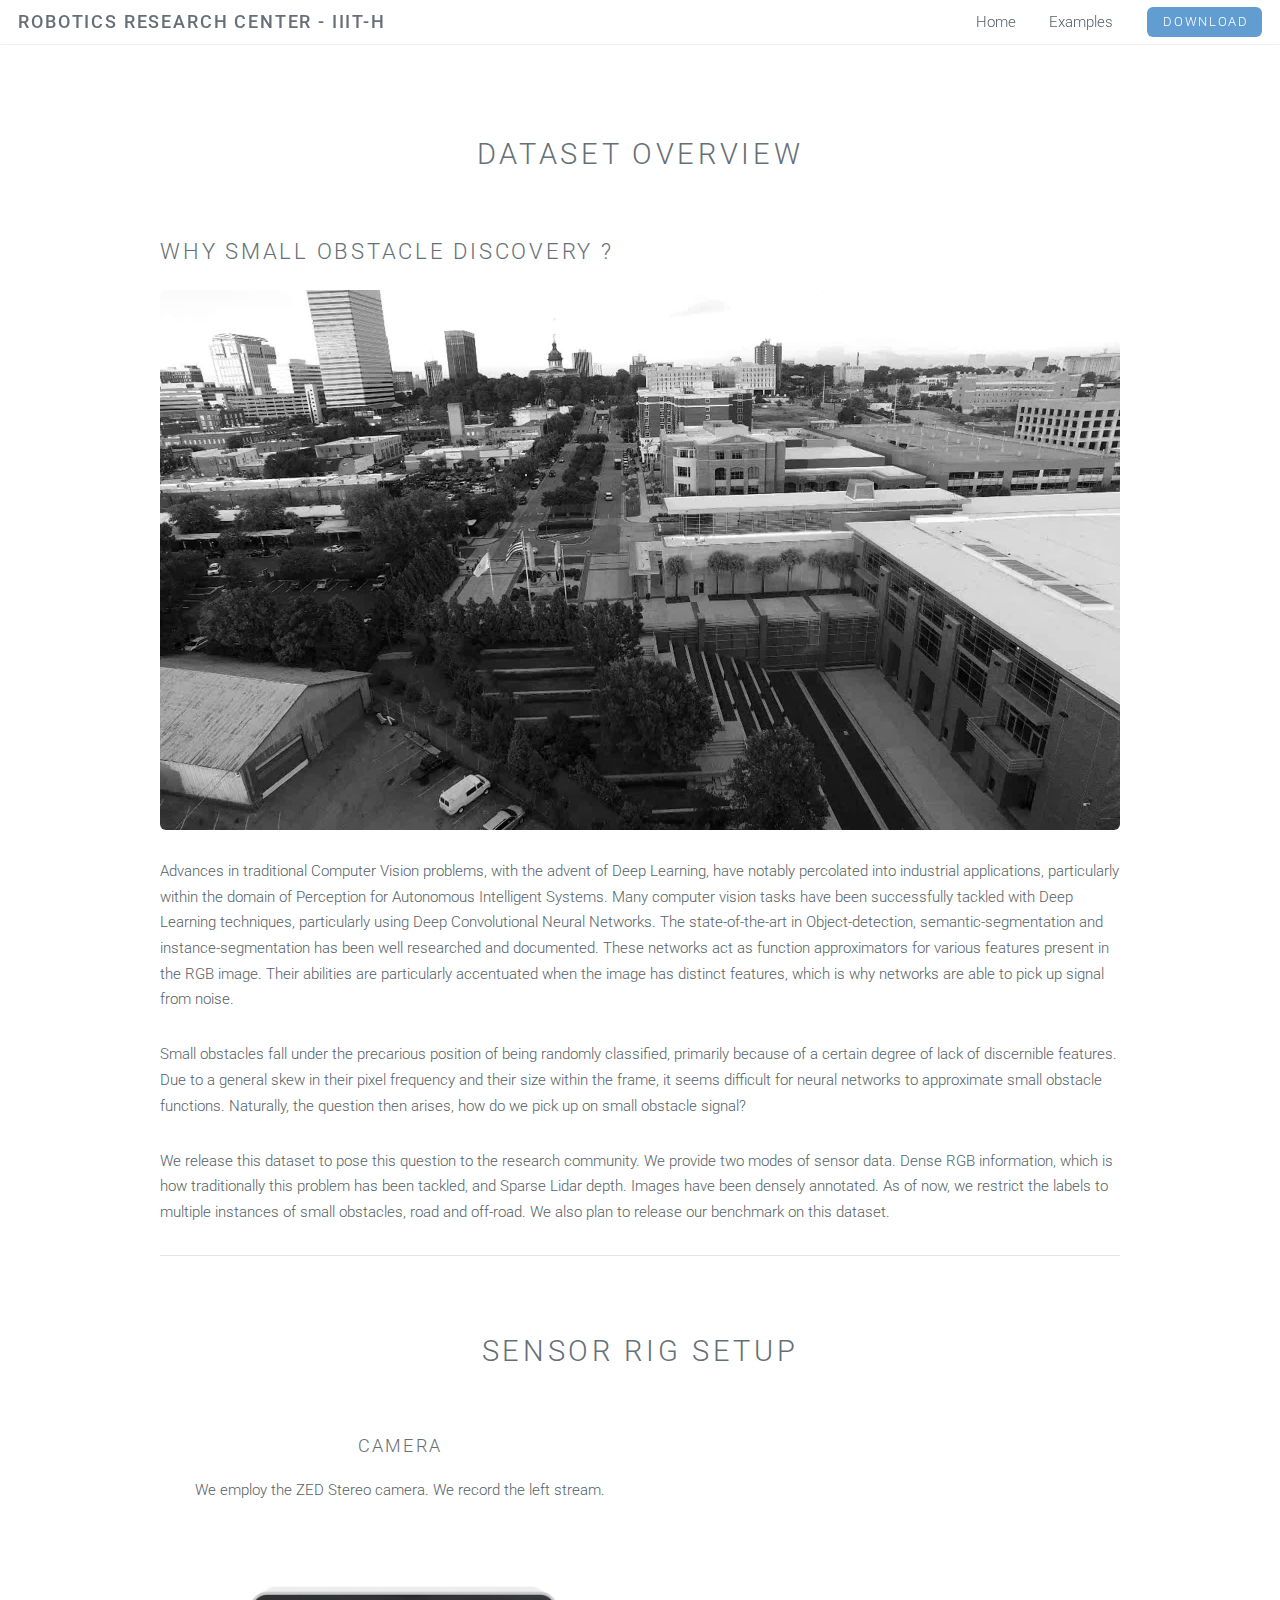
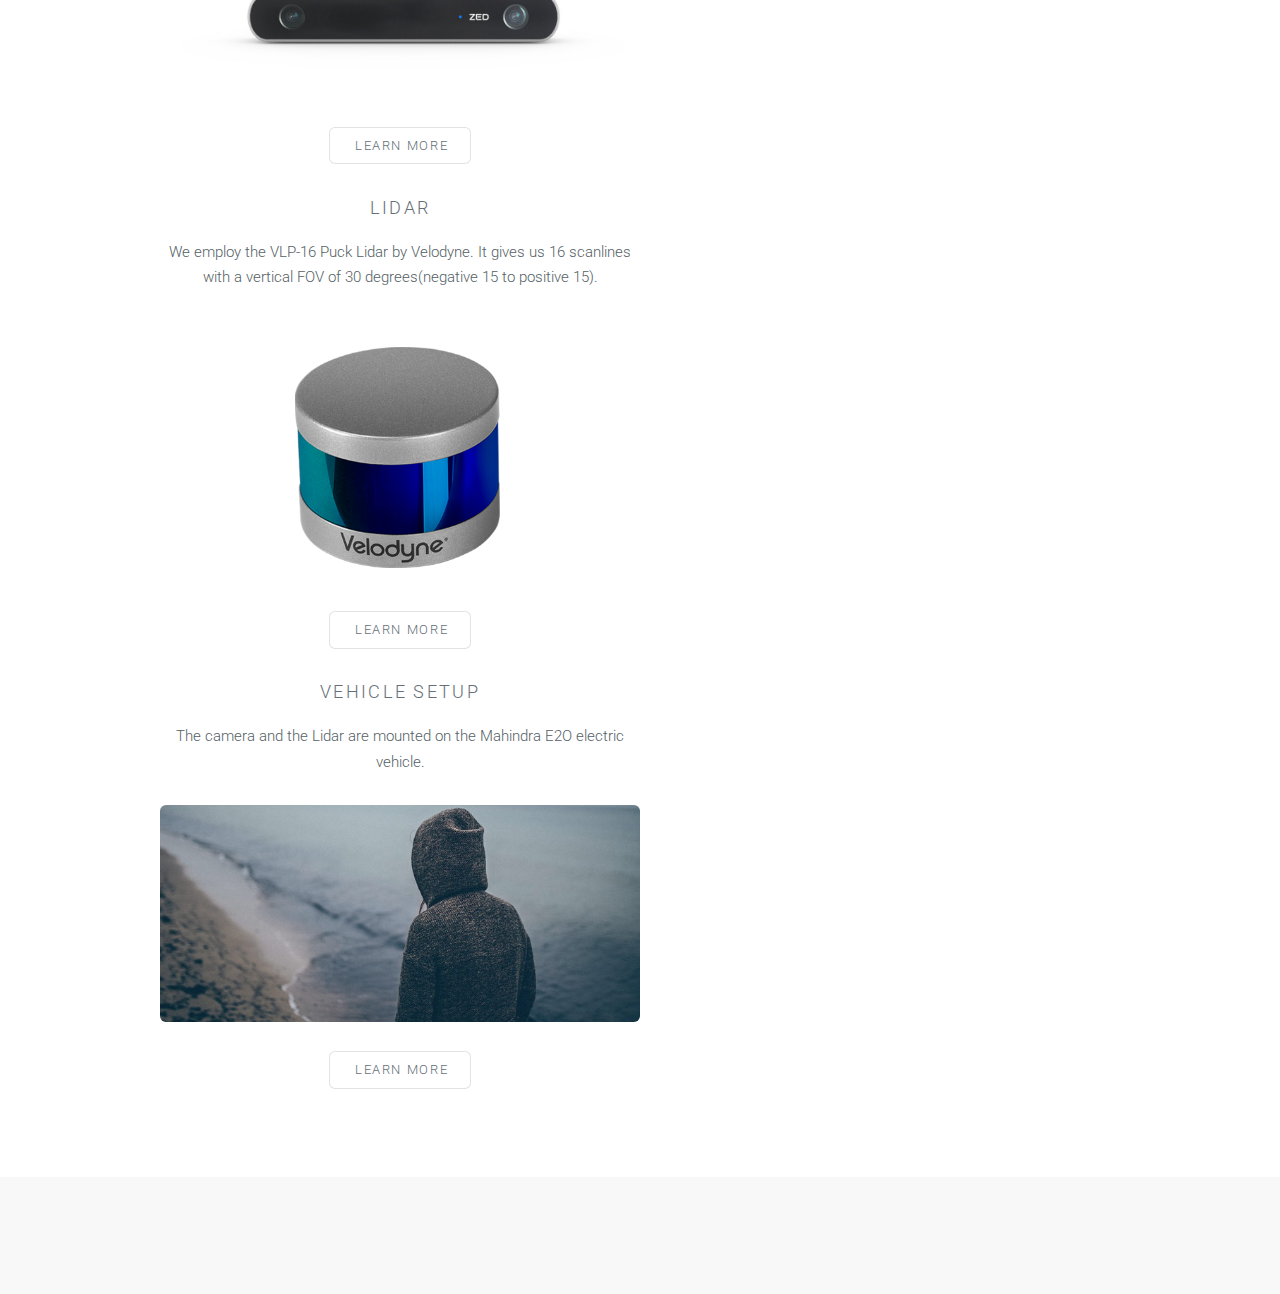
==== docs/no-sidebar.html @ bc45f982 "Add website related documents" ====
<!DOCTYPE HTML>
<!--
	Ion by TEMPLATED
	templated.co @templatedco
	Released for free under the Creative Commons Attribution 3.0 license (templated.co/license)
-->
<html>
	<head>
		<title>SOD</title>
		<meta http-equiv="content-type" content="text/html; charset=utf-8" />
		<meta name="description" content="" />
		<meta name="keywords" content="" />
		<!--[if lte IE 8]><script src="js/html5shiv.js"></script><![endif]-->
		<script src="js/jquery.min.js"></script>
		<script src="js/skel.min.js"></script>
		<script src="js/skel-layers.min.js"></script>
		<script src="js/init.js"></script>
		<noscript>
			<link rel="stylesheet" href="css/skel.css" />
			<link rel="stylesheet" href="css/style.css" />
			<link rel="stylesheet" href="css/style-xlarge.css" />
		</noscript>
	</head>
	<body id="top">

		<!-- Header -->
			<header id="header" class="skel-layers-fixed">
				<h1><a href="https://robotics.iiit.ac.in/">Robotics Research Center - IIIT-H</a></h1>
				<nav id="nav">
					<ul>
						<li><a href="index.html">Home</a></li>
						<li><a href="examples.html">Examples</a></li>
						<!--<li><a href="right-sidebar.html">Right Sidebbbbar</a></li>
						<li><a href="no-sidebar.html">No Sidebar</a></li>-->
						<li><a href="#" class="button special">Download</a></li>
					</ul>
				</nav>
			</header>

		<!-- Main -->
			<section id="main" class="wrapper style1">
				<header class="major">
					<h2>Dataset Overview</h2>
					<!--<p>Tempus adipiscing commodo ut aliquam blandit</p>-->
				</header>
				<div class="container">
					<section>
						<h2>Why Small Obstacle discovery ?</h2>
						<a href="#" class="image fit"><img src="images/banner.jpg" alt="" /></a>
						<p>Advances in traditional Computer Vision problems, with the advent of Deep Learning, have notably percolated into industrial applications, particularly within the domain of Perception for Autonomous Intelligent Systems. Many computer vision tasks have been successfully tackled with Deep Learning techniques, particularly using Deep Convolutional Neural Networks.  The state-of-the-art in Object-detection, semantic-segmentation and instance-segmentation has been well researched and documented. These networks act as function approximators for various features present in the RGB image. Their abilities are particularly accentuated when the image has distinct features, which is why networks are able to pick up signal from noise.</p>
						<p>Small obstacles fall under the precarious position of being randomly classified, primarily because of a certain degree of lack of discernible features. Due to a general skew in their pixel frequency and their size within the frame, it seems difficult for neural networks to approximate small obstacle functions. Naturally, the question then arises, how do we pick up on small obstacle signal?</p>
						<p>We release this dataset to pose this question to the research community. We provide two modes of sensor data. Dense RGB information, which is how traditionally this problem has been tackled, and Sparse Lidar depth. Images have been densely annotated. As of now, we restrict the labels to multiple instances of small obstacles, road and off-road. We also plan to release our benchmark on this dataset.</p>
						<!--<p>Vis accumsan feugiat adipiscing nisl amet adipiscing accumsan blandit accumsan sapien blandit ac amet faucibus aliquet placerat commodo. Interdum ante aliquet commodo accumsan vis phasellus adipiscing. Ornare a in lacinia. Vestibulum accumsan ac metus massa tempor. Accumsan in lacinia ornare massa amet. Ac interdum ac non praesent. Cubilia lacinia interdum massa faucibus blandit nullam. Accumsan phasellus nunc integer. Accumsan euismod nunc adipiscing lacinia erat ut sit. Arcu amet. Id massa aliquet arcu accumsan lorem amet accumsan commodo odio cubilia ac eu interdum placerat placerat arcu commodo lobortis adipiscing semper ornare pellentesque.</p>
						<p>Amet nibh adipiscing adipiscing. Commodo ante vis placerat interdum massa massa primis. Tempus condimentum tempus non ac varius cubilia adipiscing placerat lorem turpis at. Aliquet lorem porttitor interdum. Amet lacus. Aliquam lobortis faucibus blandit ac phasellus. In amet magna non interdum volutpat porttitor metus a ante ac neque. Nisi turpis. Commodo col. Interdum adipiscing mollis ut aliquam id ante adipiscing commodo integer arcu amet blandit adipiscing arcu ante.</p>-->
					</section>
					<hr class="major" />
					<header class="major">
						<h2>Sensor Rig Setup</h2>
					</header>
					<div class="column">
						<div class="6u">
							<section class="special">
								<h3>Camera</h3>
								<p>We employ the ZED Stereo camera. We record the left stream.</p>
								<a href="#" class="image fit"><img src="images/ZED_product_main.jpg" alt="" /></a>
								<ul class="actions">
									<li><a href="https://www.stereolabs.com/zed/" class="button alt">Learn More</a></li>
								</ul>
							</section>
						</div>
						<div class="6u">
							<section class="special">
								<h3>Lidar</h3>
								<p>We employ the VLP-16 Puck Lidar by Velodyne. It gives us 16 scanlines with a vertical FOV of 30 degrees(negative 15 to positive 15).</p>
								<a href="#" class="image fit"><img src="images/puck.png" alt="" /></a>
								<ul class="actions">
									<li><a href="https://velodynelidar.com/vlp-16.html" class="button alt">Learn More</a></li>
								</ul>
							</section>
						</div>
						<div class="6u">
							<section class="special">
								<h3>Vehicle setup</h3>
								<p>The camera and the Lidar are mounted on the Mahindra E2O electric vehicle.</p>
								<a href="#" class="image fit"><img src="images/pic02.jpg" alt="" /></a>
								<ul class="actions">
									<li><a href="https://www.mahindraelectric.com/vehicles/e2oPlus/" class="button alt">Learn More</a></li>
								</ul>
							</section>
						</div>
					</div>
				</div>
			</section>

		<!-- Footer -->
			<footer id="footer">
				<div class="container">
					<div class="row double">
						<div class="6u">
							<div class="row collapse-at-2">
								<!--<div class="6u">
									<h3>Accumsan</h3>
									<ul class="alt">
										<li><a href="#">Nascetur nunc varius</a></li>
										<li><a href="#">Vis faucibus sed tempor</a></li>
										<li><a href="#">Massa amet lobortis vel</a></li>
										<li><a href="#">Nascetur nunc varius</a></li>
									</ul>
								</div>
								<div class="6u">
									<h3>Faucibus</h3>
									<ul class="alt">
										<li><a href="#">Nascetur nunc varius</a></li>
										<li><a href="#">Vis faucibus sed tempor</a></li>
										<li><a href="#">Massa amet lobortis vel</a></li>
										<li><a href="#">Nascetur nunc varius</a></li>
									</ul>
								</div>-->
							</div>
						</div>
						<!--<div class="6u">
							<h2>Aliquam Interdum</h2>
							<p>Blandit nunc tempor lobortis nunc non. Mi accumsan. Justo aliquet massa adipiscing cubilia eu accumsan id. Arcu accumsan faucibus vis ultricies adipiscing ornare ut. Mi accumsan justo aliquet.</p>
							<ul class="icons">
								<li><a href="#" class="icon fa-twitter"><span class="label">Twitter</span></a></li>
								<li><a href="#" class="icon fa-facebook"><span class="label">Facebook</span></a></li>
								<li><a href="#" class="icon fa-instagram"><span class="label">Instagram</span></a></li>
								<li><a href="#" class="icon fa-linkedin"><span class="label">LinkedIn</span></a></li>
								<li><a href="#" class="icon fa-pinterest"><span class="label">Pinterest</span></a></li>
							</ul>
						</div>-->
					</div>
					<!--<ul class="copyright">
						<li>&copy; Untitled. All rights reserved.</li>
						<li>Design: <a href="http://templated.co">TEMPLATED</a></li>
						<li>Images: <a href="http://unsplash.com">Unsplash</a></li>
					</ul>-->
				</div>
			</footer>

	</body>
</html>
---- docs/css/skel.css ----
/* Resets (http://meyerweb.com/eric/tools/css/reset/ | v2.0 | 20110126 | License: none (public domain)) */

	html,body,div,span,applet,object,iframe,h1,h2,h3,h4,h5,h6,p,blockquote,pre,a,abbr,acronym,address,big,cite,code,del,dfn,em,img,ins,kbd,q,s,samp,small,strike,strong,sub,sup,tt,var,b,u,i,center,dl,dt,dd,ol,ul,li,fieldset,form,label,legend,table,caption,tbody,tfoot,thead,tr,th,td,article,aside,canvas,details,embed,figure,figcaption,footer,header,hgroup,menu,nav,output,ruby,section,summary,time,mark,audio,video{margin:0;padding:0;border:0;font-size:100%;font:inherit;vertical-align:baseline;}article,aside,details,figcaption,figure,footer,header,hgroup,menu,nav,section{display:block;}body{line-height:1;}ol,ul{list-style:none;}blockquote,q{quotes:none;}blockquote:before,blockquote:after,q:before,q:after{content:'';content:none;}table{border-collapse:collapse;border-spacing:0;}body{-webkit-text-size-adjust:none}

/* Box Model */

	*, *:before, *:after {
		-moz-box-sizing: border-box;
		-webkit-box-sizing: border-box;
		box-sizing: border-box;
	}

/* Container */

	body {
		/* min-width: (containers) */
		min-width: 1200px;
	}

	.container {
		margin-left: auto;
		margin-right: auto;
		
		/* width: (containers) */
		width: 1200px;
	}

	/* Modifiers */
	
		.container.small {
			/* width: (containers) * 0.75; */
			width: 900px;
		}

		.container.big {
			width: 100%;

			/* max-width: (containers) * 1.25; */
			max-width: 1500px;

			/* min-width: (containers); */
			min-width: 1200px;
		}

/* Grid */

	.\31 2u { width: 100% }
	.\31 1u { width: 91.6666666667% }
	.\31 0u { width: 83.3333333333% }
	.\39 u { width: 75% }
	.\38 u { width: 66.6666666667% }
	.\37 u { width: 58.3333333333% }
	.\36 u { width: 50% }
	.\35 u { width: 41.6666666667% }
	.\34 u { width: 33.3333333333% }
	.\33 u { width: 25% }
	.\32 u { width: 16.6666666667% }
	.\31 u { width: 8.3333333333% }
	.\-11u { margin-left: 91.6666666667% }
	.\-10u { margin-left: 83.3333333333% }
	.\-9u { margin-left: 75% }
	.\-8u { margin-left: 66.6666666667% }
	.\-7u { margin-left: 58.3333333333% }
	.\-6u { margin-left: 50% }
	.\-5u { margin-left: 41.6666666667% }
	.\-4u { margin-left: 33.3333333333% }
	.\-3u { margin-left: 25% }
	.\-2u { margin-left: 16.6666666667% }
	.\-1u { margin-left: 8.3333333333% }

	/* Rows */

		.row > * {
			float: left;
		}

		.row:after {
			content: '';
			display: block;
			clear: both;
			height: 0;
		}

		.row:first-child > * {
			padding-top: 0 !important;
		}

		.row.uniform > * > :first-child {
			margin-top: 0;
		}

		.row.uniform > * > :last-child {
			margin-bottom: 0;
		}

		/* Normal */

			.row > * {
				/* padding-left: (gutters.vertical) */
				padding-left: 4em;
			}

			.row + .row > * {
				/* padding: (gutters.horizontal) 0 0 (gutters.vertical) */
				padding: 0 0 0 4em;
			}

			.row {
				/* margin-left: -(gutters.vertical) */
				margin-left: -4em;
			}

			.row + .row.uniform > * {
				/* padding: (gutters.vertical) 0 0 (gutters.vertical) */
				padding: 4em 0 0 4em;
			}

		/* Flush */

			.row.flush > * {
				padding-left: 0;
			}

			.row + .row.flush > * {
				padding: 0;
			}

			.row.flush {
				margin-left: 0;
			}

			.row + .row.uniform.flush > * {
				padding: 0;
			}

		/* Quarter */

			.row.quarter > * {
				/* padding-left: (gutters.vertical * 0.25) */
				padding-left: 1em;
			}

			.row + .row.quarter > * {
				/* padding: (gutters.horizontal * 0.25) 0 0 (gutters.vertical * 0.25) */
				padding: 0 0 0 1em;
			}

			.row.quarter {
				/* margin-left: -(gutters.vertical * 0.25) */
				margin-left: -1em;
			}

			.row + .row.uniform.quarter > * {
				/* padding: (gutters.vertical * 0.25) 0 0 (gutters.vertical * 0.25) */
				padding: 1em 0 0 1em;
			}

		/* Half */

			.row.half > * {
				/* padding-left: (gutters.vertical * 0.5) */
				padding-left: 2em;
			}

			.row + .row.half > * {
				/* padding: (gutters.horizontal * 0.5) 0 0 (gutters.vertical * 0.5) */
				padding: 0 0 0 2em;
			}

			.row.half {
				/* margin-left: -(gutters.vertical * 0.5) */
				margin-left: -2em;
			}

			.row + .row.uniform.half > * {
				/* padding: (gutters.vertical * 0.5) 0 0 (gutters.vertical * 0.5) */
				padding: 2em 0 0 2em;
			}

		/* One and (a) Half */

			.row.oneandhalf > * {
				/* padding-left: (gutters.vertical * 1.5) */
				padding-left: 6em;
			}

			.row + .row.oneandhalf > * {
				/* padding: (gutters.horizontal * 1.5) 0 0 (gutters.vertical * 1.5) */
				padding: 0 0 0 6em;
			}

			.row.oneandhalf {
				/* margin-left: -(gutters.vertical * 1.5) */
				margin-left: -6em;
			}

			.row + .row.uniform.oneandhalf > * {
				/* padding: (gutters.vertical * 1.5) 0 0 (gutters.vertical * 1.5) */
				padding: 6em 0 0 6em;
			}

		/* Double */

			.row.double > * {
				/* padding-left: (gutters.vertical * 2) */
				padding-left: 8em;
			}

			.row + .row.double > * {
				/* padding: (gutters.horizontal * 2) 0 0 (gutters.vertical * 2) */
				padding: 0 0 0 8em;
			}

			.row.double {
				/* margin-left: -(gutters.vertical * 2) */
				margin-left: -8em;
			}

			.row + .row.uniform.double > * {
				/* padding: (gutters.vertical * 2) 0 0 (gutters.vertical * 2) */
				padding: 8em 0 0 8em;
			}
---- docs/css/style.css ----
@charset "UTF-8";
@import url(font-awesome.min.css);
@import url("http://fonts.googleapis.com/css?family=Roboto:500,300");

/*
	Ion by TEMPLATED
	templated.co @templatedco
	Released for free under the Creative Commons Attribution 3.0 license (templated.co/license)
*/

/* Basic */

	body {
		background: #fff;
	}

	body, input, select, textarea {
		color: #555f66;
		font-family: "Roboto", Helvetica, sans-serif;
		font-size: 14pt;
		font-weight: 300;
		line-height: 1.75em;
	}

	a {
		color: #629DD1;
		text-decoration: underline;
	}

		a:hover {
			text-decoration: none;
		}

	strong, b {
		color: #666f77;
		font-weight: 500;
	}

	em, i {
		font-style: italic;
	}

	p {
		margin: 0 0 2em 0;
	}

	h1, h2, h3, h4, h5, h6 {
		color: #666f77;
		font-weight: 300;
		line-height: 1em;
		margin: 0 0 1em 0;
		text-transform: uppercase;
		letter-spacing: 0.125em;
	}

		h1 a, h2 a, h3 a, h4 a, h5 a, h6 a {
			color: inherit;
			text-decoration: none;
		}

	h2 {
		font-size: 1.5em;
		line-height: 1.5em;
	}

	h3 {
		font-size: 1.25em;
		line-height: 1.5em;
	}

	h4 {
		font-size: 1em;
		line-height: 1.5em;
	}

	h5 {
		font-size: 0.9em;
		line-height: 1.5em;
	}

	h6 {
		font-size: 0.7em;
		line-height: 1.5em;
	}

	sub {
		font-size: 0.8em;
		position: relative;
		top: 0.5em;
	}

	sup {
		font-size: 0.8em;
		position: relative;
		top: -0.5em;
	}

	hr {
		border: 0;
		border-bottom: solid 1px rgba(144, 144, 144, 0.25);
		margin: 3em 0;
	}

		hr.major {
			margin: 2em 0 5em 0;
		}

	blockquote {
		border-left: solid 4px rgba(144, 144, 144, 0.25);
		font-style: italic;
		margin: 0 0 2em 0;
		padding: 0.5em 0 0.5em 2em;
	}

	code {
		background: rgba(144, 144, 144, 0.075);
		border-radius: 6px;
		border: solid 1px rgba(144, 144, 144, 0.25);
		font-family: "Courier New", monospace;
		font-size: 0.9em;
		margin: 0 0.25em;
		padding: 0.25em 0.65em;
	}

	pre {
		-webkit-overflow-scrolling: touch;
		font-family: "Courier New", monospace;
		font-size: 0.9em;
		margin: 0 0 2em 0;
		overflow-x: auto;
	}

		pre code {
			display: block;
			line-height: 1.75em;
			padding: 1em 1.5em;
		}

	.align-left {
		text-align: left;
	}

	.align-center {
		text-align: center;
	}

	.align-right {
		text-align: right;
	}

/* Section/Article */

	section.special, article.special {
		text-align: center;
	}

	header p {
		color: #bbb;
		position: relative;
		margin: 0 0 1.5em 0;
	}

	header h2 + p {
		font-size: 1.25em;
		margin-top: -1em;
		line-height: 1.5em;
	}

	header h3 + p {
		font-size: 1.1em;
		margin-top: -0.85em;
		line-height: 1.5em;
	}

	header h4 + p,
	header h5 + p,
	header h6 + p {
		font-size: 0.9em;
		margin-top: -0.75em;
		line-height: 1.5em;
	}

	header.major {
		text-align: center;
		margin: 0 0 4em 0;
	}

		header.major h2 {
			font-size: 2em;
		}

		header.major h2 + p {
			font-size: 1.5em;
			margin: -1em 0 2em 0;
		}

/* Form */

	form {
		margin: 0 0 2em 0;
	}

	label {
		color: #666f77;
		display: block;
		font-size: 0.9em;
		font-weight: 500;
		margin: 0 0 1em 0;
	}

	input[type="text"],
	input[type="password"],
	input[type="email"],
	select,
	textarea {
		-moz-appearance: none;
		-webkit-appearance: none;
		-o-appearance: none;
		-ms-appearance: none;
		appearance: none;
		background: rgba(144, 144, 144, 0.075);
		border-radius: 6px;
		border: none;
		border: solid 1px rgba(144, 144, 144, 0.25);
		color: inherit;
		display: block;
		outline: 0;
		padding: 0 1em;
		text-decoration: none;
		width: 100%;
	}

		input[type="text"]:invalid,
		input[type="password"]:invalid,
		input[type="email"]:invalid,
		select:invalid,
		textarea:invalid {
			box-shadow: none;
		}

		input[type="text"]:focus,
		input[type="password"]:focus,
		input[type="email"]:focus,
		select:focus,
		textarea:focus {
			border-color: #629DD1;
			box-shadow: 0 0 0 1px #629DD1;
		}

	.select-wrapper {
		text-decoration: none;
		display: block;
		position: relative;
	}

		.select-wrapper:before {
			content: "";
			-moz-osx-font-smoothing: grayscale;
			-webkit-font-smoothing: antialiased;
			font-family: FontAwesome;
			font-style: normal;
			font-weight: normal;
			text-transform: none !important;
		}

		.select-wrapper:before {
			color: rgba(144, 144, 144, 0.25);
			display: block;
			height: 2.75em;
			line-height: 2.75em;
			pointer-events: none;
			position: absolute;
			right: 0;
			text-align: center;
			top: 0;
			width: 2.75em;
		}

		.select-wrapper select::-ms-expand {
			display: none;
		}

	input[type="text"],
	input[type="password"],
	input[type="email"],
	select {
		height: 2.75em;
	}

	textarea {
		padding: 0.75em 1em;
	}

	input[type="checkbox"],
	input[type="radio"] {
		-moz-appearance: none;
		-webkit-appearance: none;
		-o-appearance: none;
		-ms-appearance: none;
		appearance: none;
		display: block;
		float: left;
		margin-right: -2em;
		opacity: 0;
		width: 1em;
		z-index: -1;
	}

		input[type="checkbox"] + label,
		input[type="radio"] + label {
			text-decoration: none;
			color: #555f66;
			cursor: pointer;
			display: inline-block;
			font-size: 1em;
			font-weight: 300;
			padding-left: 2.4em;
			padding-right: 0.75em;
			position: relative;
		}

			input[type="checkbox"] + label:before,
			input[type="radio"] + label:before {
				-moz-osx-font-smoothing: grayscale;
				-webkit-font-smoothing: antialiased;
				font-family: FontAwesome;
				font-style: normal;
				font-weight: normal;
				text-transform: none !important;
			}

			input[type="checkbox"] + label:before,
			input[type="radio"] + label:before {
				background: rgba(144, 144, 144, 0.075);
				border-radius: 6px;
				border: solid 1px rgba(144, 144, 144, 0.25);
				content: '';
				display: inline-block;
				height: 1.65em;
				left: 0;
				line-height: 1.58125em;
				position: absolute;
				text-align: center;
				top: 0;
				width: 1.65em;
			}

		input[type="checkbox"]:checked + label:before,
		input[type="radio"]:checked + label:before {
			background: #192024;
			border-color: #192024;
			color: #ffffff;
			content: '\f00c';
		}

		input[type="checkbox"]:focus + label:before,
		input[type="radio"]:focus + label:before {
			border-color: #629DD1;
			box-shadow: 0 0 0 1px #629DD1;
		}

	input[type="checkbox"] + label:before {
		border-radius: 6px;
	}

	input[type="radio"] + label:before {
		border-radius: 100%;
	}

	::-webkit-input-placeholder {
		color: #bbb !important;
		opacity: 1.0;
	}

	:-moz-placeholder {
		color: #bbb !important;
		opacity: 1.0;
	}

	::-moz-placeholder {
		color: #bbb !important;
		opacity: 1.0;
	}

	:-ms-input-placeholder {
		color: #bbb !important;
		opacity: 1.0;
	}

	.formerize-placeholder {
		color: #bbb !important;
		opacity: 1.0;
	}

/* Box */

	.box {
		border-radius: 6px;
		border: solid 1px rgba(144, 144, 144, 0.25);
		margin-bottom: 2em;
		padding: 3em 2em;
	}

		.box > :last-child,
		.box > :last-child > :last-child,
		.box > :last-child > :last-child > :last-child {
			margin-bottom: 0;
		}

		.box.alt {
			border: 0;
			border-radius: 0;
			padding: 0;
		}

/* Icon */

	.icon {
		text-decoration: none;
		border-bottom: none;
		position: relative;
	}

		.icon:before {
			-moz-osx-font-smoothing: grayscale;
			-webkit-font-smoothing: antialiased;
			font-family: FontAwesome;
			font-style: normal;
			font-weight: normal;
			text-transform: none !important;
		}

		.icon > .label {
			display: none;
		}

		.icon.major {
			display: inline-block;
			margin: 0 0 1.25em 0;
			color: #ffffff;
			background: #629DD1;
			width: 3em;
			height: 3em;
			font-size: 2em;
			text-align: center;
			line-height: 3em;
			border-radius: 100%;
			box-shadow: 0 0 0 10px #fff, 0 0 0 11px rgba(144, 144, 144, 0.25);
		}

/* Image */

	.image {
		border-radius: 6px;
		border: 0;
		display: inline-block;
		position: relative;
	}

		.image img {
			border-radius: 6px;
			display: block;
		}

		.image.left {
			float: left;
			padding: 0 1.5em 1em 0;
			top: 0.25em;
		}

		.image.right {
			float: right;
			padding: 0 0 1em 1.5em;
			top: 0.25em;
		}

		.image.fit {
			display: block;
			margin: 0 0 2em 0;
			width: 100%;
		}

			.image.fit img {
				display: block;
				width: 100%;
			}

/* List */

	ol {
		list-style: decimal;
		margin: 0 0 2em 0;
		padding-left: 1.25em;
	}

		ol li {
			padding-left: 0.25em;
		}

	ul {
		list-style: disc;
		margin: 0 0 2em 0;
		padding-left: 1em;
	}

		ul li {
			padding-left: 0.5em;
		}

		ul.alt {
			list-style: none;
			padding-left: 0;
		}

			ul.alt li {
				border-top: solid 1px rgba(144, 144, 144, 0.25);
				padding: 0.5em 0;
			}

				ul.alt li:first-child {
					border-top: 0;
					padding-top: 0;
				}

		ul.icons {
			cursor: default;
			list-style: none;
			padding-left: 0;
		}

			ul.icons li {
				display: inline-block;
				padding: 0 1.25em 0 0;
			}

				ul.icons li:last-child {
					padding-right: 0;
				}

				ul.icons li .icon:before {
					font-size: 1.5em;
				}

		ul.actions {
			cursor: default;
			list-style: none;
			padding-left: 0;
		}

			ul.actions li {
				display: inline-block;
				padding: 0 1em 0 0;
				vertical-align: middle;
			}

				ul.actions li:last-child {
					padding-right: 0;
				}

			ul.actions.small li {
				padding: 0 0.5em 0 0;
			}

			ul.actions.vertical li {
				display: block;
				padding: 1em 0 0 0;
			}

				ul.actions.vertical li:first-child {
					padding-top: 0;
				}

				ul.actions.vertical li > * {
					margin-bottom: 0;
				}

			ul.actions.vertical.small li {
				padding: 0.5em 0 0 0;
			}

				ul.actions.vertical.small li:first-child {
					padding-top: 0;
				}

			ul.actions.fit {
				display: table;
				margin-left: -1em;
				padding: 0;
				table-layout: fixed;
				width: calc(100% + 1em);
			}

				ul.actions.fit li {
					display: table-cell;
					padding: 0 0 0 1em;
				}

					ul.actions.fit li > * {
						margin-bottom: 0;
					}

				ul.actions.fit.small {
					margin-left: -0.5em;
					width: calc(100% + 0.5em);
				}

					ul.actions.fit.small li {
						padding: 0 0 0 0.5em;
					}

	dl {
		margin: 0 0 2em 0;
	}

/* Table */

	.table-wrapper {
		-webkit-overflow-scrolling: touch;
		overflow-x: auto;
	}

	table {
		margin: 0 0 2em 0;
		width: 100%;
	}

		table tbody tr {
			border: solid 1px rgba(144, 144, 144, 0.25);
			border-left: 0;
			border-right: 0;
		}

			table tbody tr:nth-child(2n + 1) {
				background-color: rgba(144, 144, 144, 0.075);
			}

		table td {
			padding: 0.75em 0.75em;
		}

		table th {
			color: #666f77;
			font-size: 0.9em;
			font-weight: 500;
			padding: 0 0.75em 0.75em 0.75em;
			text-align: left;
		}

		table thead {
			border-bottom: solid 2px rgba(144, 144, 144, 0.25);
		}

		table tfoot {
			border-top: solid 2px rgba(144, 144, 144, 0.25);
		}

		table.alt {
			border-collapse: separate;
		}

			table.alt tbody tr td {
				border: solid 1px rgba(144, 144, 144, 0.25);
				border-left-width: 0;
				border-top-width: 0;
			}

				table.alt tbody tr td:first-child {
					border-left-width: 1px;
				}

			table.alt tbody tr:first-child td {
				border-top-width: 1px;
			}

			table.alt thead {
				border-bottom: 0;
			}

			table.alt tfoot {
				border-top: 0;
			}

/* Button */

	input[type="submit"],
	input[type="reset"],
	input[type="button"],
	.button {
		-moz-appearance: none;
		-webkit-appearance: none;
		-o-appearance: none;
		-ms-appearance: none;
		appearance: none;
		-moz-transition: background-color 0.2s ease-in-out, color 0.2s ease-in-out;
		-webkit-transition: background-color 0.2s ease-in-out, color 0.2s ease-in-out;
		-o-transition: background-color 0.2s ease-in-out, color 0.2s ease-in-out;
		-ms-transition: background-color 0.2s ease-in-out, color 0.2s ease-in-out;
		transition: background-color 0.2s ease-in-out, color 0.2s ease-in-out;
		background-color: #192024;
		border-radius: 6px;
		border: 0;
		color: #ffffff !important;
		cursor: pointer;
		display: inline-block;
		font-weight: 300;
		text-transform: uppercase;
		letter-spacing: 0.125em;
		font-size: 0.9em;
		height: 2.85em;
		line-height: 2.85em;
		padding: 0 1.75em;
		text-align: center;
		text-decoration: none;
		white-space: nowrap;
		text-indent: 0.25em;
	}

		input[type="submit"]:hover,
		input[type="reset"]:hover,
		input[type="button"]:hover,
		.button:hover {
			background-color: #232d33;
		}

		input[type="submit"]:active,
		input[type="reset"]:active,
		input[type="button"]:active,
		.button:active {
			background-color: #0f1315;
		}

		input[type="submit"].icon,
		input[type="reset"].icon,
		input[type="button"].icon,
		.button.icon {
			padding-left: 1.35em;
		}

			input[type="submit"].icon:before,
			input[type="reset"].icon:before,
			input[type="button"].icon:before,
			.button.icon:before {
				margin-right: 0.5em;
			}

		input[type="submit"].fit,
		input[type="reset"].fit,
		input[type="button"].fit,
		.button.fit {
			display: block;
			margin: 0 0 1em 0;
			width: 100%;
		}

		input[type="submit"].small,
		input[type="reset"].small,
		input[type="button"].small,
		.button.small {
			font-size: 0.7em;
		}

		input[type="submit"].big,
		input[type="reset"].big,
		input[type="button"].big,
		.button.big {
			font-size: 1.2em;
			height: 2.65em;
			line-height: 2.65em;
		}

		input[type="submit"].alt,
		input[type="reset"].alt,
		input[type="button"].alt,
		.button.alt {
			background-color: transparent;
			box-shadow: inset 0 0 0 1px rgba(144, 144, 144, 0.25);
			color: #666f77 !important;
		}

			input[type="submit"].alt:hover,
			input[type="reset"].alt:hover,
			input[type="button"].alt:hover,
			.button.alt:hover {
				background-color: rgba(144, 144, 144, 0.075);
			}

			input[type="submit"].alt:active,
			input[type="reset"].alt:active,
			input[type="button"].alt:active,
			.button.alt:active {
				background-color: rgba(144, 144, 144, 0.2);
			}

			input[type="submit"].alt.icon:before,
			input[type="reset"].alt.icon:before,
			input[type="button"].alt.icon:before,
			.button.alt.icon:before {
				color: #bbb;
			}

		input[type="submit"].special,
		input[type="reset"].special,
		input[type="button"].special,
		.button.special {
			background-color: #629DD1;
			color: #ffffff !important;
		}

			input[type="submit"].special:hover,
			input[type="reset"].special:hover,
			input[type="button"].special:hover,
			.button.special:hover {
				background-color: #76a9d7;
			}

			input[type="submit"].special:active,
			input[type="reset"].special:active,
			input[type="button"].special:active,
			.button.special:active {
				background-color: #4e91cb;
			}

		input[type="submit"].disabled, input[type="submit"]:disabled,
		input[type="reset"].disabled,
		input[type="reset"]:disabled,
		input[type="button"].disabled,
		input[type="button"]:disabled,
		.button.disabled,
		.button:disabled {
			background-color: #555f66 !important;
			box-shadow: inset 0 -0.15em 0 0 rgba(0, 0, 0, 0.15);
			color: #fff !important;
			cursor: default;
			opacity: 0.25;
		}

/* Wrapper */

	.wrapper {
		padding: 6em 0 4em 0;
	}

		.wrapper.style1 {
			background: #fff;
			color: #555f66;
		}

		.wrapper.style2 {
			background: #192024;
			color: #c5c7c8;
		}

			.wrapper.style2 h2, .wrapper.style2 h3, .wrapper.style2 h4, .wrapper.style2 h5, .wrapper.style2 h6 {
				color: #ffffff;
			}

			.wrapper.style2 header p {
				color: #a3a5a7;
			}

			.wrapper.style2 .button.alt {
				box-shadow: inset 0 0 0 1px rgba(144, 144, 144, 0.75);
				color: #ffffff !important;
			}

				.wrapper.style2 .button.alt:hover {
					background-color: rgba(144, 144, 144, 0.275);
				}

				.wrapper.style2 .button.alt:active {
					background-color: rgba(144, 144, 144, 0.4);
				}

				.wrapper.style2 .button.alt.icon:before {
					color: #a3a5a7;
				}

/* Header */

	#skel-layers-wrapper {
		padding-top: 3em;
	}

	#header {
		background: #fff;
		color: #555f66;
		cursor: default;
		height: 3em;
		left: 0;
		line-height: 3em;
		position: fixed;
		top: 0;
		width: 100%;
		z-index: 10000;
		box-shadow: 0 0 0.1em 0 rgba(0, 0, 0, 0.25);
	}

		#header h1 {
			color: #666f77;
			font-weight: 500;
			height: inherit;
			left: 1.25em;
			line-height: inherit;
			margin: 0;
			padding: 0;
			position: absolute;
			top: 0;
		}

			#header h1 a {
				font-size: 1.25em;
			}

		#header nav {
			height: inherit;
			line-height: inherit;
			position: absolute;
			right: 1.25em;
			top: 0;
			vertical-align: middle;
		}

			#header nav > ul {
				list-style: none;
				margin: 0;
				padding-left: 0;
			}

				#header nav > ul > li {
					border-radius: 6px;
					display: inline-block;
					margin-left: 2em;
					padding-left: 0;
				}

					#header nav > ul > li a {
						-moz-transition: color 0.2s ease-in-out;
						-webkit-transition: color 0.2s ease-in-out;
						-o-transition: color 0.2s ease-in-out;
						-ms-transition: color 0.2s ease-in-out;
						transition: color 0.2s ease-in-out;
						color: #555f66;
						display: inline-block;
						text-decoration: none;
					}

						#header nav > ul > li a:hover {
							color: #629DD1;
						}

					#header nav > ul > li:first-child {
						margin-left: 0;
					}

					#header nav > ul > li .button {
						height: 2.25em;
						line-height: 2.25em;
						margin-bottom: 0;
						padding: 0 1em;
						position: relative;
						top: -0.075em;
						vertical-align: middle;
					}

		#header .container {
			position: relative;
		}

			#header .container h1 {
				left: 0;
			}

			#header .container nav {
				right: 0;
			}

/* Banner */
#banner {
  -ms-flex-align: center;
  -ms-flex-pack: center;
  background-color: #111111;
  color: rgba(255, 255, 255, 0.5);
  -moz-align-items: center;
  -webkit-align-items: center;
  -ms-align-items: center;
  align-items: center;
  display: -moz-flex;
  display: -webkit-flex;
  display: -ms-flex;
  display: flex;
  -moz-justify-content: center;
  -webkit-justify-content: center;
  -ms-justify-content: center;
  justify-content: center;
  background-image: url("../../images/banner.jpg");
  background-position: center;
  background-repeat: no-repeat;
  background-size: cover;
  border-top: 0;
  display: -ms-flexbox;
  height: 35rem !important;
  min-height: 35rem;
  overflow: hidden;
  position: relative;
  text-align: center;
  width: 100%; }
  #banner input, #banner select, #banner textarea {
    color: #ffffff; }
  #banner a {
    color: #ce1b28; }
  #banner strong, #banner b {
    color: #ffffff; }
  #banner h1, #banner h2, #banner h3, #banner h4, #banner h5, #banner h6 {
    color: #ffffff; }
  #banner blockquote {
    border-left-color: rgba(255, 255, 255, 0.25); }
  #banner code {
    background: rgba(255, 255, 255, 0.075);
    border-color: rgba(255, 255, 255, 0.25); }
  #banner hr {
    border-bottom-color: rgba(255, 255, 255, 0.25); }
  #banner input[type="submit"],
  #banner input[type="reset"],
  #banner input[type="button"],
  #banner button,
  #banner .button {
    background-color: transparent;
    box-shadow: inset 0 0 0 1px #ffffff;
    color: #ffffff !important; }
    #banner input[type="submit"]:hover,
    #banner input[type="reset"]:hover,
    #banner input[type="button"]:hover,
    #banner button:hover,
    #banner .button:hover {
      box-shadow: inset 0 0 0 1px #ce1b28;
      color: #ce1b28 !important; }
      #banner input[type="submit"]:hover:active,
      #banner input[type="reset"]:hover:active,
      #banner input[type="button"]:hover:active,
      #banner button:hover:active,
      #banner .button:hover:active {
        background-color: rgba(206, 27, 40, 0.25); }
    #banner input[type="submit"].primary,
    #banner input[type="reset"].primary,
    #banner input[type="button"].primary,
    #banner button.primary,
    #banner .button.primary {
      box-shadow: none;
      background-color: #ce1b28;
      color: #ffffff !important; }
      #banner input[type="submit"].primary:hover,
      #banner input[type="reset"].primary:hover,
      #banner input[type="button"].primary:hover,
      #banner button.primary:hover,
      #banner .button.primary:hover {
        background-color: #e2212f;
        box-shadow: none; }
        #banner input[type="submit"].primary:hover:active,
        #banner input[type="reset"].primary:hover:active,
        #banner input[type="button"].primary:hover:active,
        #banner button.primary:hover:active,
        #banner .button.primary:hover:active {
          background-color: #b71824; }
  #banner label {
    color: #ffffff; }
  #banner input[type="text"],
  #banner input[type="password"],
  #banner input[type="email"],
  #banner input[type="tel"],
  #banner input[type="search"],
  #banner input[type="url"],
  #banner select,
  #banner textarea {
    background-color: rgba(255, 255, 255, 0.075);
    border-color: rgba(255, 255, 255, 0.25); }
    #banner input[type="text"]:focus,
    #banner input[type="password"]:focus,
    #banner input[type="email"]:focus,
    #banner input[type="tel"]:focus,
    #banner input[type="search"]:focus,
    #banner input[type="url"]:focus,
    #banner select:focus,
    #banner textarea:focus {
      border-color: #ce1b28;
      box-shadow: 0 0 0 1px #ce1b28; }
  #banner select {
    background-image: url("data:image/svg+xml;charset=utf8,%3Csvg xmlns='http://www.w3.org/2000/svg' width='40' height='40' preserveAspectRatio='none' viewBox='0 0 40 40'%3E%3Cpath d='M9.4,12.3l10.4,10.4l10.4-10.4c0.2-0.2,0.5-0.4,0.9-0.4c0.3,0,0.6,0.1,0.9,0.4l3.3,3.3c0.2,0.2,0.4,0.5,0.4,0.9 c0,0.4-0.1,0.6-0.4,0.9L20.7,31.9c-0.2,0.2-0.5,0.4-0.9,0.4c-0.3,0-0.6-0.1-0.9-0.4L4.3,17.3c-0.2-0.2-0.4-0.5-0.4-0.9 c0-0.4,0.1-0.6,0.4-0.9l3.3-3.3c0.2-0.2,0.5-0.4,0.9-0.4S9.1,12.1,9.4,12.3z' fill='rgba(255, 255, 255, 0.25)' /%3E%3C/svg%3E"); }
    #banner select option {
      color: rgba(255, 255, 255, 0.5);
      background-color: #111111; }
  #banner input[type="checkbox"] + label,
  #banner input[type="radio"] + label {
    color: rgba(255, 255, 255, 0.5); }
    #banner input[type="checkbox"] + label:before,
    #banner input[type="radio"] + label:before {
      background: rgba(255, 255, 255, 0.075);
      border-color: rgba(255, 255, 255, 0.25); }
  #banner input[type="checkbox"]:checked + label:before,
  #banner input[type="radio"]:checked + label:before {
    background-color: #ce1b28;
    border-color: #ce1b28;
    color: #ffffff; }
  #banner input[type="checkbox"]:focus + label:before,
  #banner input[type="radio"]:focus + label:before {
    border-color: #ce1b28;
    box-shadow: 0 0 0 1px #ce1b28; }
  #banner ::-webkit-input-placeholder {
    color: rgba(255, 255, 255, 0.4) !important; }
  #banner :-moz-placeholder {
    color: rgba(255, 255, 255, 0.4) !important; }
  #banner ::-moz-placeholder {
    color: rgba(255, 255, 255, 0.4) !important; }
  #banner :-ms-input-placeholder {
    color: rgba(255, 255, 255, 0.4) !important; }
  #banner ul.alt li {
    border-top-color: rgba(255, 255, 255, 0.25); }
  #banner table tbody tr {
    border-color: rgba(255, 255, 255, 0.25); }
    #banner table tbody tr:nth-child(2n + 1) {
      background-color: rgba(255, 255, 255, 0.075); }
  #banner table th {
    color: #ffffff; }
  #banner table thead {
    border-bottom-color: rgba(255, 255, 255, 0.25); }
  #banner table tfoot {
    border-top-color: rgba(255, 255, 255, 0.25); }
  #banner table.alt tbody tr td {
    border-color: rgba(255, 255, 255, 0.25); }
  #banner .highlights .content {
    background: #111111;
    box-shadow: 0px 0px 4px 1px rgba(255, 255, 255, 0.025); }
  #banner .testimonials .content {
    background: #111111;
    box-shadow: 0px 0px 4px 1px rgba(255, 255, 255, 0.025); }
    #banner .testimonials .content .credit strong {
      color: #ce1b28; }
  #banner > .inner {
    -moz-transform: scale(1.0);
    -webkit-transform: scale(1.0);
    -ms-transform: scale(1.0);
    transform: scale(1.0);
    -moz-transition: opacity 1s ease, -moz-transform 1s ease;
    -webkit-transition: opacity 1s ease, -webkit-transform 1s ease;
    -ms-transition: opacity 1s ease, -ms-transform 1s ease;
    transition: opacity 1s ease, transform 1s ease;
    opacity: 1;
    position: relative;
    z-index: 3; }
    #banner > .inner > :last-child {
      margin-bottom: 0; }
  #banner h1 {
    font-size: 4rem;
    margin-bottom: 1rem; }
  #banner p {
    font-size: 1.5rem; }
  #banner a {
    color: rgba(255, 255, 255, 0.5);
    text-decoration: none; }
    #banner a:hover {
      color: #ffffff; }
  #banner video {
    -moz-transform: translateX(50%) translateY(50%);
    -webkit-transform: translateX(50%) translateY(50%);
    -ms-transform: translateX(50%) translateY(50%);
    transform: translateX(50%) translateY(50%);
    bottom: 50%;
    height: auto;
    min-height: 100%;
    min-width: 100%;
    overflow: hidden;
    position: absolute;
    right: 50%;
    width: auto; }
  #banner:before {
    -moz-transition: opacity 3s ease;
    -webkit-transition: opacity 3s ease;
    -ms-transition: opacity 3s ease;
    transition: opacity 3s ease;
    -moz-transition-delay: 1.25s;
    -webkit-transition-delay: 1.25s;
    -ms-transition-delay: 1.25s;
    transition-delay: 1.25s;
    background: #111111;
    content: '';
    display: block;
    height: 100%;
    left: 0;
    opacity: 0.45;
    position: absolute;
    top: 0;
    width: 100%;
    z-index: 1; }
  #banner:after {
    background: linear-gradient(135deg, #ce1b28 0%, #111111 74%);
    content: ' ';
    display: block;
    height: 100%;
    left: 0;
    opacity: 0.6;
    position: absolute;
    top: 0;
    webkit-linear-gradientidth: 100%;
    width: 100%;
    z-index: 1; }
  #banner.small {
    height: 30vh !important;
    min-height: 30vh; }
  @media screen and (max-width: 1280px) {
    #banner video {
      display: none; } }
  @media screen and (max-width: 736px) {
    #banner {
      height: auto !important;
      min-height: 0;
      padding: 4rem 2rem 4rem 2rem; }
      #banner .inner {
        width: 100%; }
      #banner h1 {
        font-size: 1.75rem;
        margin-bottom: 0.5rem;
        padding-bottom: 0; }
      #banner p {
        font-size: 1.25rem; }
      #banner br {
        display: none; }
      #banner .button {
        width: 100%; } }
  @media screen and (max-width: 480px) {
    #banner p {
      font-size: 1rem; } }
  body.is-preload #banner .inner {
    -moz-transform: scale(0.99);
    -webkit-transform: scale(0.99);
    -ms-transform: scale(0.99);
    transform: scale(0.99);
    opacity: 0; }
  body.is-preload #banner:before {
    opacity: 1; }

/*
	#banner {
		background-color: #666666;
		background-image: url("../images/banner.jpg");
		background-size: cover;
		background-position: center center;
		background-repeat: no-repeat;
		color: #d8d8d8;
		padding: 14em 0;
		text-align: center;
		position: relative;
	}

		#banner:before {
			content: '';
			position: absolute;
			left: 0;
			top: 0;
			width: 100%;
			height: 100%;
			background: rgba(64, 72, 80, 0.25);
		}

		#banner .inner {
			position: relative;
			z-index: 1;
		}

			#banner .inner :last-child {
				margin-bottom: 0;
			}

		#banner h2, #banner h3, #banner h4, #banner h5, #banner h6 {
			color: #ffffff;
		}

		#banner .button.alt {
			box-shadow: inset 0 0 0 1px rgba(144, 144, 144, 0.75);
			color: #ffffff !important;
		}

			#banner .button.alt:hover {
				background-color: rgba(144, 144, 144, 0.275);
			}

			#banner .button.alt:active {
				background-color: rgba(144, 144, 144, 0.4);
			}

			#banner .button.alt.icon:before {
				color: #c1c1c1;
			}

		#banner .button {
			min-width: 12em;
		}

		#banner h2 {
			font-size: 3.5em;
			line-height: 1em;
			margin: 0 0 0.5em 0;
			padding: 0;
		}

		#banner p {
			font-size: 1.5em;
			margin-bottom: 2em;
		}

			#banner p a {
				color: #ffffff;
				text-decoration: none;
			}
*/
/* Footer */

	#footer {
		background: #f8f8f8;
		padding: 4em 0 6em 0;
	}

		#footer a {
			color: inherit;
		}

		#footer .copyright {
			color: #bbb;
			font-size: 0.9em;
			margin: 2em 0 0 0;
			padding: 0;
			text-align: center;
		}

			#footer .copyright li {
				border-left: solid 1px rgba(144, 144, 144, 0.25);
				display: inline-block;
				list-style: none;
				margin-left: 1.5em;
				padding-left: 1.5em;
			}

				#footer .copyright li:first-child {
					border-left: 0;
					margin-left: 0;
					padding-left: 0;
				}

		#footer .icons a {
			color: #bbb;
		}
---- docs/css/style-xlarge.css ----
/*
	Ion by TEMPLATED
	templated.co @templatedco
	Released for free under the Creative Commons Attribution 3.0 license (templated.co/license)
*/

/* Basic */

	body, input, select, textarea {
		font-size: 12pt;
	}

/* Banner */

	#banner {
		padding: 9em 0;
	}
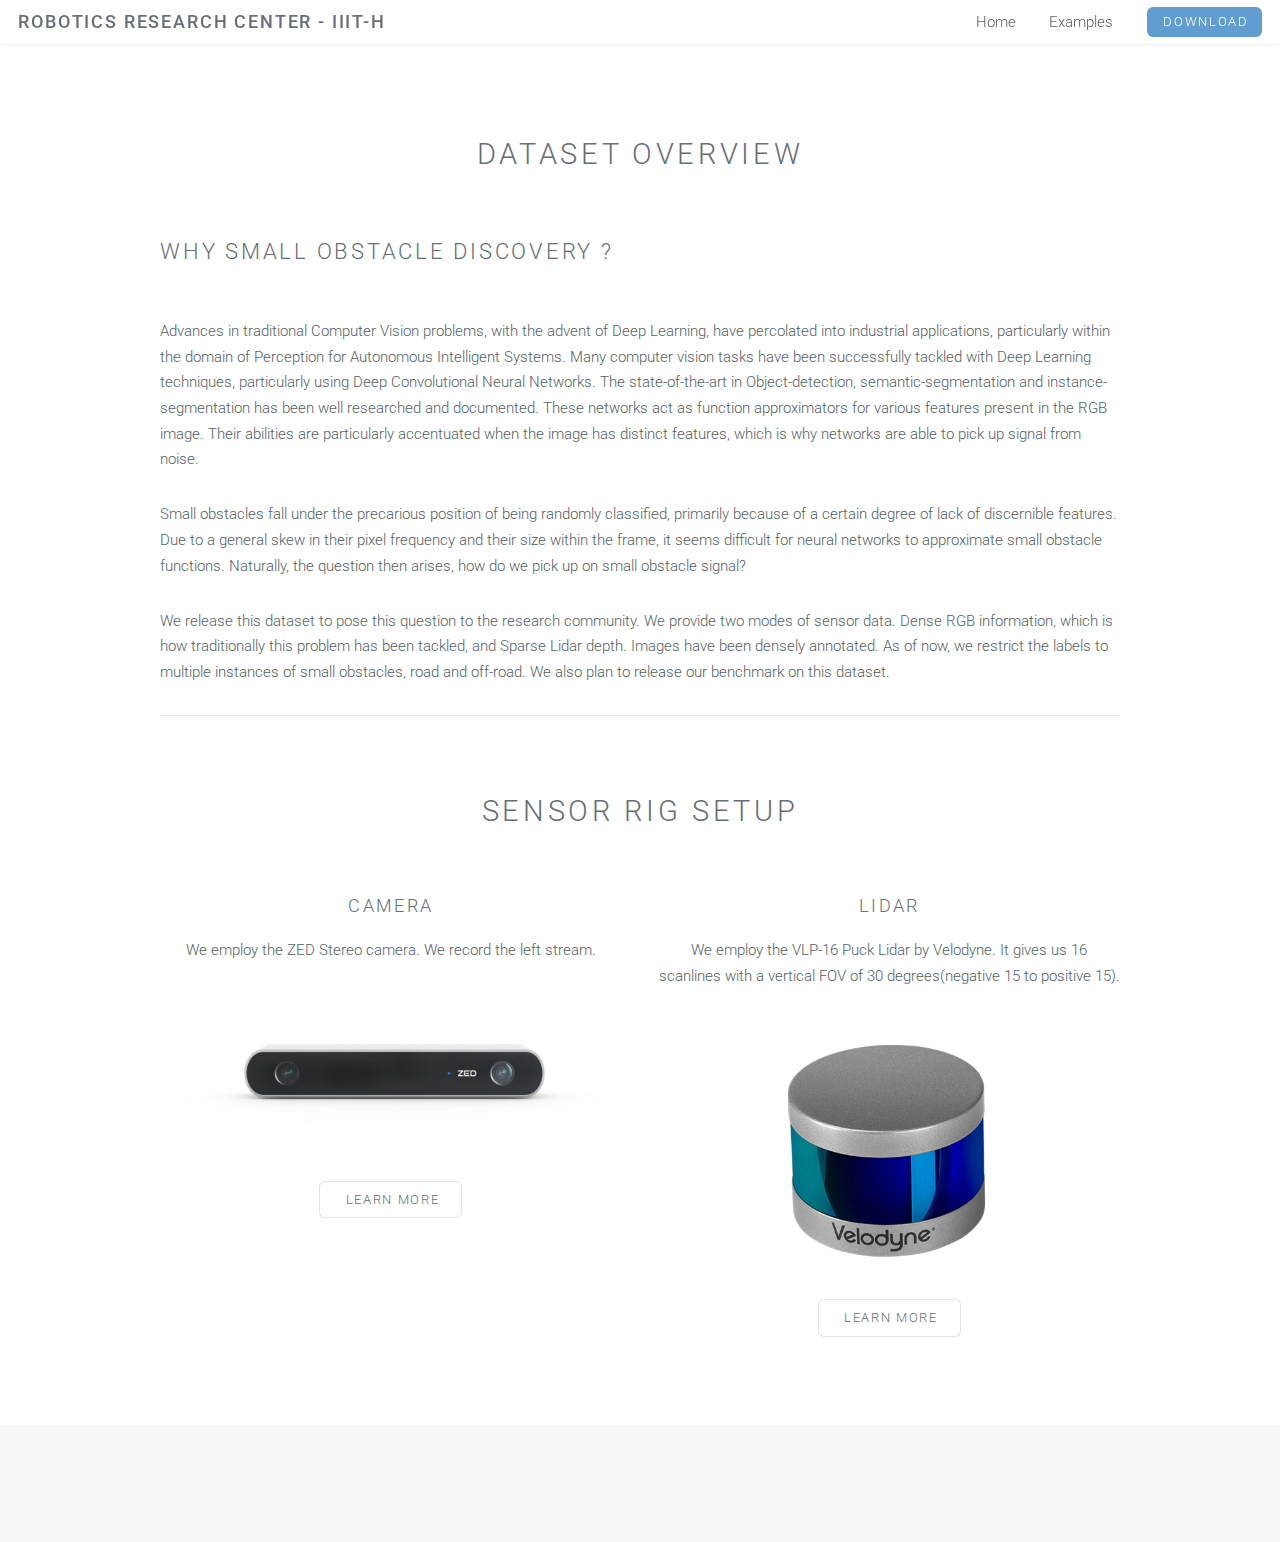
==== commit f83211bd: "Add contact details" ====
--- a/docs/no-sidebar.html
+++ b/docs/no-sidebar.html
@@ -46,8 +46,8 @@
 				<div class="container">
 					<section>
 						<h2>Why Small Obstacle discovery ?</h2>
-						<a href="#" class="image fit"><img src="images/banner.jpg" alt="" /></a>
-						<p>Advances in traditional Computer Vision problems, with the advent of Deep Learning, have notably percolated into industrial applications, particularly within the domain of Perception for Autonomous Intelligent Systems. Many computer vision tasks have been successfully tackled with Deep Learning techniques, particularly using Deep Convolutional Neural Networks.  The state-of-the-art in Object-detection, semantic-segmentation and instance-segmentation has been well researched and documented. These networks act as function approximators for various features present in the RGB image. Their abilities are particularly accentuated when the image has distinct features, which is why networks are able to pick up signal from noise.</p>
+						<a href="#" class="image fit"><img src="images/file5.gif" alt="" /></a>
+						<p>Advances in traditional Computer Vision problems, with the advent of Deep Learning, have percolated into industrial applications, particularly within the domain of Perception for Autonomous Intelligent Systems. Many computer vision tasks have been successfully tackled with Deep Learning techniques, particularly using Deep Convolutional Neural Networks.  The state-of-the-art in Object-detection, semantic-segmentation and instance-segmentation has been well researched and documented. These networks act as function approximators for various features present in the RGB image. Their abilities are particularly accentuated when the image has distinct features, which is why networks are able to pick up signal from noise.</p>
 						<p>Small obstacles fall under the precarious position of being randomly classified, primarily because of a certain degree of lack of discernible features. Due to a general skew in their pixel frequency and their size within the frame, it seems difficult for neural networks to approximate small obstacle functions. Naturally, the question then arises, how do we pick up on small obstacle signal?</p>
 						<p>We release this dataset to pose this question to the research community. We provide two modes of sensor data. Dense RGB information, which is how traditionally this problem has been tackled, and Sparse Lidar depth. Images have been densely annotated. As of now, we restrict the labels to multiple instances of small obstacles, road and off-road. We also plan to release our benchmark on this dataset.</p>
 						<!--<p>Vis accumsan feugiat adipiscing nisl amet adipiscing accumsan blandit accumsan sapien blandit ac amet faucibus aliquet placerat commodo. Interdum ante aliquet commodo accumsan vis phasellus adipiscing. Ornare a in lacinia. Vestibulum accumsan ac metus massa tempor. Accumsan in lacinia ornare massa amet. Ac interdum ac non praesent. Cubilia lacinia interdum massa faucibus blandit nullam. Accumsan phasellus nunc integer. Accumsan euismod nunc adipiscing lacinia erat ut sit. Arcu amet. Id massa aliquet arcu accumsan lorem amet accumsan commodo odio cubilia ac eu interdum placerat placerat arcu commodo lobortis adipiscing semper ornare pellentesque.</p>
@@ -57,7 +57,7 @@
 					<header class="major">
 						<h2>Sensor Rig Setup</h2>
 					</header>
-					<div class="column">
+					<div class="row">
 						<div class="6u">
 							<section class="special">
 								<h3>Camera</h3>
@@ -78,7 +78,7 @@
 								</ul>
 							</section>
 						</div>
-						<div class="6u">
+						<!--<div class="6u">
 							<section class="special">
 								<h3>Vehicle setup</h3>
 								<p>The camera and the Lidar are mounted on the Mahindra E2O electric vehicle.</p>
@@ -87,56 +87,51 @@
 									<li><a href="https://www.mahindraelectric.com/vehicles/e2oPlus/" class="button alt">Learn More</a></li>
 								</ul>
 							</section>
-						</div>
+						</div>-->
 					</div>
 				</div>
 			</section>
 
 		<!-- Footer -->
-			<footer id="footer">
+		<footer id="footer">
 				<div class="container">
 					<div class="row double">
 						<div class="6u">
 							<div class="row collapse-at-2">
-								<!--<div class="6u">
-									<h3>Accumsan</h3>
+								<div class="6u">
+									<!--<h3>Accumsan</h3>
 									<ul class="alt">
 										<li><a href="#">Nascetur nunc varius</a></li>
 										<li><a href="#">Vis faucibus sed tempor</a></li>
 										<li><a href="#">Massa amet lobortis vel</a></li>
 										<li><a href="#">Nascetur nunc varius</a></li>
-									</ul>
+									</ul>-->
 								</div>
 								<div class="6u">
-									<h3>Faucibus</h3>
+									<!--<h3>Faucibus</h3>
 									<ul class="alt">
 										<li><a href="#">Nascetur nunc varius</a></li>
 										<li><a href="#">Vis faucibus sed tempor</a></li>
 										<li><a href="#">Massa amet lobortis vel</a></li>
 										<li><a href="#">Nascetur nunc varius</a></li>
-									</ul>
-								</div>-->
+									</ul>-->
+								</div>
 							</div>
 						</div>
-						<!--<div class="6u">
-							<h2>Aliquam Interdum</h2>
-							<p>Blandit nunc tempor lobortis nunc non. Mi accumsan. Justo aliquet massa adipiscing cubilia eu accumsan id. Arcu accumsan faucibus vis ultricies adipiscing ornare ut. Mi accumsan justo aliquet.</p>
-							<ul class="icons">
+						<div class="6u">
+							<!--<h2>Aliquam Interdum</h2>
+							<p>Blandit nunc tempor lobortis nunc non. Mi accumsan. Justo aliquet massa adipiscing cubilia eu accumsan id. Arcu accumsan faucibus vis ultricies adipiscing ornare ut. Mi accumsan justo aliquet.</p>-->
+							<!--<ul class="icons">
 								<li><a href="#" class="icon fa-twitter"><span class="label">Twitter</span></a></li>
 								<li><a href="#" class="icon fa-facebook"><span class="label">Facebook</span></a></li>
 								<li><a href="#" class="icon fa-instagram"><span class="label">Instagram</span></a></li>
 								<li><a href="#" class="icon fa-linkedin"><span class="label">LinkedIn</span></a></li>
 								<li><a href="#" class="icon fa-pinterest"><span class="label">Pinterest</span></a></li>
-							</ul>
-						</div>-->
+							</ul>-->
+						</div>
 					</div>
-					<!--<ul class="copyright">
-						<li>&copy; Untitled. All rights reserved.</li>
-						<li>Design: <a href="http://templated.co">TEMPLATED</a></li>
-						<li>Images: <a href="http://unsplash.com">Unsplash</a></li>
-					</ul>-->
+				
 				</div>
 			</footer>
-
 	</body>
 </html>
